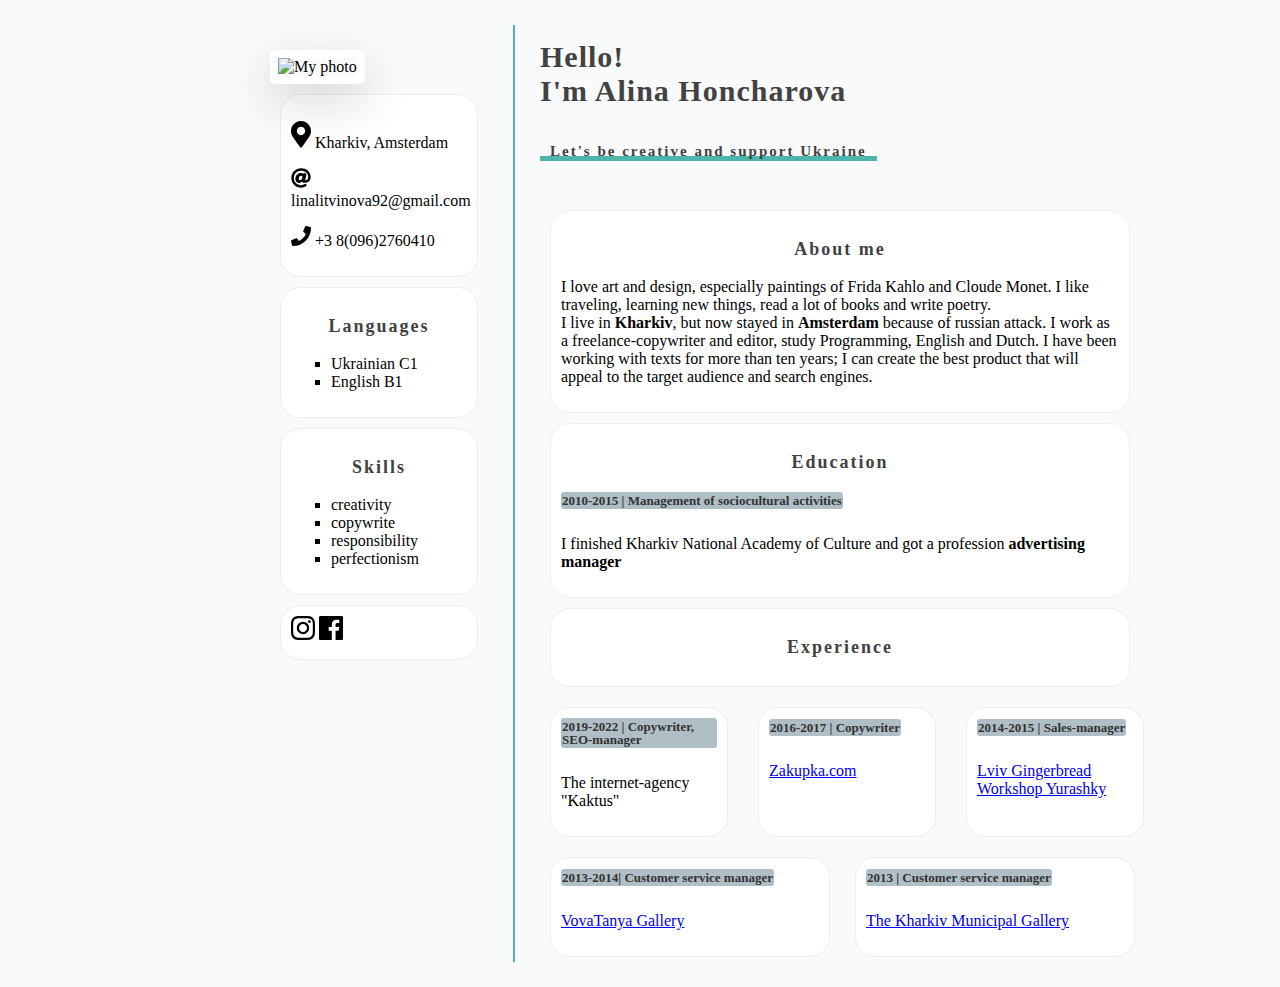
==== index.html @ ca5867f6 "Update index.html" ====
<!DOCTYPE html>
<html lang="en" >
<head>
  <meta charset="UTF-8">
  <title>CodePen - CV new </title>
  <link rel="stylesheet" href="./style.css">

</head>
<body>
<!-- partial:index.partial.html -->
<main>
  <section class="item1">
    <div class="photo">
      <img class="round" src="https://images.unsplash.com/photo-1565711561500-49678a10a63f?crop=entropy&cs=tinysrgb&fm=jpg&ixid=MnwzMjM4NDZ8MHwxfHJhbmRvbXx8fHx8fHx8fDE2NTYwODc0Nzg&ixlib=rb-1.2.1&q=80" alt="My photo">
    </div>
     <div class="contact">
       <p><svg viewBox="0 0 384 512" width="20" title="map-marker-alt">
  <path d="M172.268 501.67C26.97 291.031 0 269.413 0 192 0 85.961 85.961 0 192 0s192 85.961 192 192c0 77.413-26.97 99.031-172.268 309.67-9.535 13.774-29.93 13.773-39.464 0zM192 272c44.183 0 80-35.817 80-80s-35.817-80-80-80-80 35.817-80 80 35.817 80 80 80z"/>
</svg> Kharkiv, Amsterdam</p>
       <p><svg viewBox="0 0 512 512" width="20" title="at">
  <path d="M256 8C118.941 8 8 118.919 8 256c0 137.059 110.919 248 248 248 48.154 0 95.342-14.14 135.408-40.223 12.005-7.815 14.625-24.288 5.552-35.372l-10.177-12.433c-7.671-9.371-21.179-11.667-31.373-5.129C325.92 429.757 291.314 440 256 440c-101.458 0-184-82.542-184-184S154.542 72 256 72c100.139 0 184 57.619 184 160 0 38.786-21.093 79.742-58.17 83.693-17.349-.454-16.91-12.857-13.476-30.024l23.433-121.11C394.653 149.75 383.308 136 368.225 136h-44.981a13.518 13.518 0 0 0-13.432 11.993l-.01.092c-14.697-17.901-40.448-21.775-59.971-21.775-74.58 0-137.831 62.234-137.831 151.46 0 65.303 36.785 105.87 96 105.87 26.984 0 57.369-15.637 74.991-38.333 9.522 34.104 40.613 34.103 70.71 34.103C462.609 379.41 504 307.798 504 232 504 95.653 394.023 8 256 8zm-21.68 304.43c-22.249 0-36.07-15.623-36.07-40.771 0-44.993 30.779-72.729 58.63-72.729 22.292 0 35.601 15.241 35.601 40.77 0 45.061-33.875 72.73-58.161 72.73z" />
         </svg> linalitvinova92@gmail.com</p>
       <p><svg viewBox="0 0 512 512" width="20" title="phone">
  <path d="M493.4 24.6l-104-24c-11.3-2.6-22.9 3.3-27.5 13.9l-48 112c-4.2 9.8-1.4 21.3 6.9 28l60.6 49.6c-36 76.7-98.9 140.5-177.2 177.2l-49.6-60.6c-6.8-8.3-18.2-11.1-28-6.9l-112 48C3.9 366.5-2 378.1.6 389.4l24 104C27.1 504.2 36.7 512 48 512c256.1 0 464-207.5 464-464 0-11.2-7.7-20.9-18.6-23.4z" />
         </svg> +3 8(096)2760410</p>
     </div>
    <div class="language">
      <p><h3>Languages</h3>
  <ol>
    <li>Ukrainian C1</li>
    <li>English B1</li>
  </ol>
  </p>
    </div>
  <div class="skills">
    <p><h3>Skills</h3>
  <ol>
    <li>creativity</li>
    <li>copywrite</li>
    <li>responsibility</li>
    <li>perfectionism</li>
  </ol>
  </p>
  </div>
<div class="social-media">
      <a href="https://www.instagram.com/lina_light_night/"><svg xmlns="http://www.w3.org/2000/svg" width="24" height="24" viewBox="0 0 24 24"><path d="M12 2.163c3.204 0 3.584.012 4.85.07 3.252.148 4.771 1.691 4.919 4.919.058 1.265.069 1.645.069 4.849 0 3.205-.012 3.584-.069 4.849-.149 3.225-1.664 4.771-4.919 4.919-1.266.058-1.644.07-4.85.07-3.204 0-3.584-.012-4.849-.07-3.26-.149-4.771-1.699-4.919-4.92-.058-1.265-.07-1.644-.07-4.849 0-3.204.013-3.583.07-4.849.149-3.227 1.664-4.771 4.919-4.919 1.266-.057 1.645-.069 4.849-.069zm0-2.163c-3.259 0-3.667.014-4.947.072-4.358.2-6.78 2.618-6.98 6.98-.059 1.281-.073 1.689-.073 4.948 0 3.259.014 3.668.072 4.948.2 4.358 2.618 6.78 6.98 6.98 1.281.058 1.689.072 4.948.072 3.259 0 3.668-.014 4.948-.072 4.354-.2 6.782-2.618 6.979-6.98.059-1.28.073-1.689.073-4.948 0-3.259-.014-3.667-.072-4.947-.196-4.354-2.617-6.78-6.979-6.98-1.281-.059-1.69-.073-4.949-.073zm0 5.838c-3.403 0-6.162 2.759-6.162 6.162s2.759 6.163 6.162 6.163 6.162-2.759 6.162-6.163c0-3.403-2.759-6.162-6.162-6.162zm0 10.162c-2.209 0-4-1.79-4-4 0-2.209 1.791-4 4-4s4 1.791 4 4c0 2.21-1.791 4-4 4zm6.406-11.845c-.796 0-1.441.645-1.441 1.44s.645 1.44 1.441 1.44c.795 0 1.439-.645 1.439-1.44s-.644-1.44-1.439-1.44z"/></svg></a>
  <a href="https://www.facebook.com/">
        <svg xmlns="http://www.w3.org/2000/svg" width="24" height="24" viewBox="0 0 24 24"><path d="M22.675 0h-21.35c-.732 0-1.325.593-1.325 1.325v21.351c0 .731.593 1.324 1.325 1.324h11.495v-9.294h-3.128v-3.622h3.128v-2.671c0-3.1 1.893-4.788 4.659-4.788 1.325 0 2.463.099 2.795.143v3.24l-1.918.001c-1.504 0-1.795.715-1.795 1.763v2.313h3.587l-.467 3.622h-3.12v9.293h6.116c.73 0 1.323-.593 1.323-1.325v-21.35c0-.732-.593-1.325-1.325-1.325z"/></svg>
      </a>
    </div>
</section>
<section>
<div class="visits">
  <h1>Hello!<br>I'm Alina Honcharova</h1>
  <h2>Let's be creative and support Ukraine</h2>
  <div class="about">
  <h3>About me</h3>
  <p>I love art and design, especially paintings of Frida Kahlo and Cloude Monet. I like traveling, learning new things, read a lot of books and write poetry. <br>I live in <b>Kharkiv</b>, but now stayed in <b>Amsterdam</b> because of russian attack. I work as a freelance-copywriter and editor, study Programming, English and Dutch. I have been working with texts for more than ten years; I can create the best product that will appeal to the target audience and search engines.</p>
    </div>
  <div class="education">
  <h3>Education</h3>
  <p class="badge">2010-2015 | Management of sociocultural activities</p>
  <p>I finished Kharkiv National Academy of Culture and got a profession <b>advertising manager</b>
  </p>
  </div>
  <div class="experience">
   <h3>Experience</h3>
    </div>
  <section class="three-columns">
  <div class="card">
  <p class="badge">2019-2022 | Copywriter, SEO-manager</p>
  <p>The internet-agency "Kaktus"</p>
  </div>
    <div class="card2">
   <p class="badge">2016-2017 | Copywriter</p>
  <p><a href="https://zakupka.com">Zakupka.com</a></p>
  </div>
    <div class="card3">
    <p class="badge">2014-2015 | Sales-manager</p>
     <p><a href="https://yurashky.com/en/">Lviv Gingerbread Workshop Yurashky</a></p>
      <div>
         </section>
     <section class="two-columns">
      <div class="card4">
  <p class="badge">2013-2014| Customer service manager</p>
<p><a href="https://www.instagram.com/vovatanyagallery/">VovaTanya Gallery</a></p>
      </div>
       <div class="card5">
  <p class="badge">2013 | Customer service manager</p>
     <p><a href="https://mgallery.kharkov.ua/en/main/">The Kharkiv Municipal Gallery</a></p>
  </div>
</section>
</section>
</main>
<!-- partial -->
  
</body>
</html>
---- style.css ----
body {
   background: rgb(248, 250, 251);
   margin: 0;
}
.photo img {
  width: 200px;
  height: 200px;
  border: 8px solid #fff;
  box-shadow: 0 1rem 3rem rgba(0,0,0,.175);
}
.round {
  border-radius: 10%;
}

main {
  display: grid;
  grid-template-columns: 35% 75%;
  grid-template-rows: repeat (5, 1fr);
  width: 800px;
  gap: 20px;
  padding: 20px;
  font-family: Merriweather, serif;
  margin: 0 auto;
 
}

.item1 {
  border-right: 2px solid #4DB6AC;
  margin: 5px;
  padding: 25px;
}
h1 {
  color: #424242;
  font-size: 30px;
  letter-spacing: 1px;
  margin-bottom: 25px;
}
h2 {
  color: #424242;
  letter-spacing: 2px;
  font-size: 15px;
  padding: 10px;
  position: relative;
  z-index: 1;
  margin: 0 0 30px;
  display: inline-block;
}

h2:after {
  display: inline-block;
  position: absolute;
  content: "";
  background: #4DB6AC;
  height: 5px;
  width: 100%;
  left: 0;
  right: 0;
  margin: 0 auto;
  bottom: 9px;
  z-index: -1;
}
h3 {
  font-size: 18px;
  color: #424242;
  text-align: center;
  letter-spacing: 2px;
}

.social-media svg {
  margin: 0 auto 5px;
  
}
li {
  list-style-type: square;
}

.badge {
  background: #B0BEC5;
  padding: 2px 1px;
  border-radius: 3px;
  display: inline-block;
  line-height: 13px;
  font-size: 13px;
  font-weight: 600;
  color: rgb(51,51,51);
  margin: 0 0 10px 0;
}

.three-columns {
  display: grid;
  grid-template: auto / 33% 33% 33%;
  gap: 10px;
}

.two-columns {
  display: grid;
  grid-template: 100% / 50% 50%;
  gap: 5px;
}

.card, .card2, .card3, .card4, .card5, .contact, .language, .skills, .social-media, .about, .education, .experience {
  border: 1px solid rgb(238, 238, 238);
  background: white;
  border-radius: 20px;
  padding: 10px;
  gap: 3px;
  margin: 10px;
}
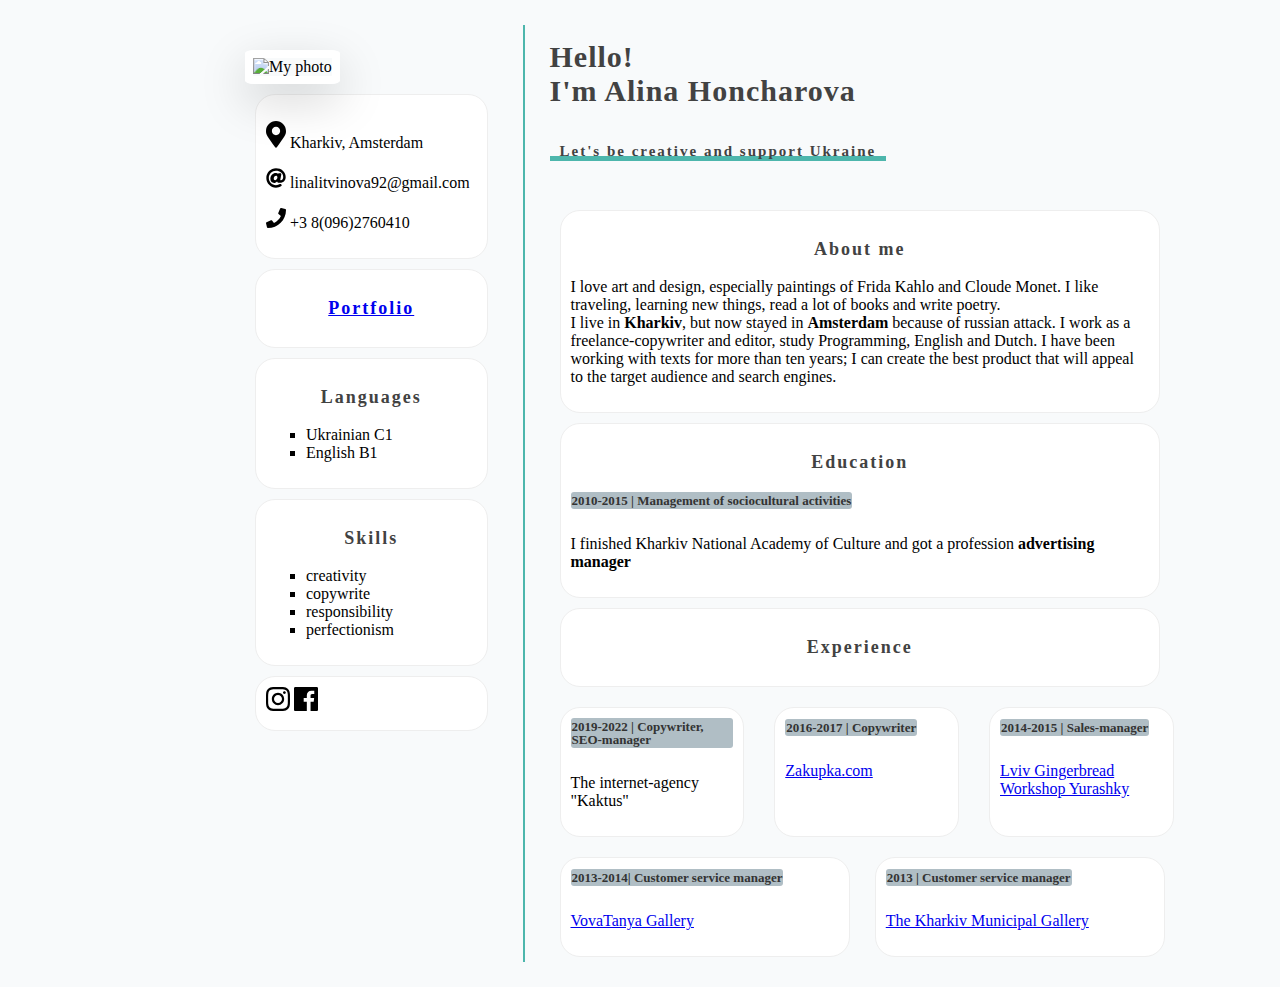
==== commit 8dfea308: "added portfolio" ====
--- a/index.html
+++ b/index.html
@@ -2,7 +2,7 @@
 <html lang="en" >
 <head>
   <meta charset="UTF-8">
-  <title>CodePen - CV new </title>
+  <title>Copywriter's CV</title>
   <link rel="stylesheet" href="./style.css">
 
 </head>
@@ -24,6 +24,11 @@
   <path d="M493.4 24.6l-104-24c-11.3-2.6-22.9 3.3-27.5 13.9l-48 112c-4.2 9.8-1.4 21.3 6.9 28l60.6 49.6c-36 76.7-98.9 140.5-177.2 177.2l-49.6-60.6c-6.8-8.3-18.2-11.1-28-6.9l-112 48C3.9 366.5-2 378.1.6 389.4l24 104C27.1 504.2 36.7 512 48 512c256.1 0 464-207.5 464-464 0-11.2-7.7-20.9-18.6-23.4z" />
          </svg> +3 8(096)2760410</p>
      </div>
+
+     <div class="portfolio">
+      <h3><a href="portfolio.html">Portfolio</a></h3>
+        </div>
+
     <div class="language">
       <p><h3>Languages</h3>
   <ol>
@@ -42,7 +47,7 @@
   </ol>
   </p>
   </div>
-<div class="social-media">
+    <div class="social-media">
       <a href="https://www.instagram.com/lina_light_night/"><svg xmlns="http://www.w3.org/2000/svg" width="24" height="24" viewBox="0 0 24 24"><path d="M12 2.163c3.204 0 3.584.012 4.85.07 3.252.148 4.771 1.691 4.919 4.919.058 1.265.069 1.645.069 4.849 0 3.205-.012 3.584-.069 4.849-.149 3.225-1.664 4.771-4.919 4.919-1.266.058-1.644.07-4.85.07-3.204 0-3.584-.012-4.849-.07-3.26-.149-4.771-1.699-4.919-4.92-.058-1.265-.07-1.644-.07-4.849 0-3.204.013-3.583.07-4.849.149-3.227 1.664-4.771 4.919-4.919 1.266-.057 1.645-.069 4.849-.069zm0-2.163c-3.259 0-3.667.014-4.947.072-4.358.2-6.78 2.618-6.98 6.98-.059 1.281-.073 1.689-.073 4.948 0 3.259.014 3.668.072 4.948.2 4.358 2.618 6.78 6.98 6.98 1.281.058 1.689.072 4.948.072 3.259 0 3.668-.014 4.948-.072 4.354-.2 6.782-2.618 6.979-6.98.059-1.28.073-1.689.073-4.948 0-3.259-.014-3.667-.072-4.947-.196-4.354-2.617-6.78-6.979-6.98-1.281-.059-1.69-.073-4.949-.073zm0 5.838c-3.403 0-6.162 2.759-6.162 6.162s2.759 6.163 6.162 6.163 6.162-2.759 6.162-6.163c0-3.403-2.759-6.162-6.162-6.162zm0 10.162c-2.209 0-4-1.79-4-4 0-2.209 1.791-4 4-4s4 1.791 4 4c0 2.21-1.791 4-4 4zm6.406-11.845c-.796 0-1.441.645-1.441 1.44s.645 1.44 1.441 1.44c.795 0 1.439-.645 1.439-1.44s-.644-1.44-1.439-1.44z"/></svg></a>
   <a href="https://www.facebook.com/">
         <svg xmlns="http://www.w3.org/2000/svg" width="24" height="24" viewBox="0 0 24 24"><path d="M22.675 0h-21.35c-.732 0-1.325.593-1.325 1.325v21.351c0 .731.593 1.324 1.325 1.324h11.495v-9.294h-3.128v-3.622h3.128v-2.671c0-3.1 1.893-4.788 4.659-4.788 1.325 0 2.463.099 2.795.143v3.24l-1.918.001c-1.504 0-1.795.715-1.795 1.763v2.313h3.587l-.467 3.622h-3.12v9.293h6.116c.73 0 1.323-.593 1.323-1.325v-21.35c0-.732-.593-1.325-1.325-1.325z"/></svg>
@@ -53,6 +58,7 @@
 <div class="visits">
   <h1>Hello!<br>I'm Alina Honcharova</h1>
   <h2>Let's be creative and support Ukraine</h2>
+  </div>
   <div class="about">
   <h3>About me</h3>
   <p>I love art and design, especially paintings of Frida Kahlo and Cloude Monet. I like traveling, learning new things, read a lot of books and write poetry. <br>I live in <b>Kharkiv</b>, but now stayed in <b>Amsterdam</b> because of russian attack. I work as a freelance-copywriter and editor, study Programming, English and Dutch. I have been working with texts for more than ten years; I can create the best product that will appeal to the target audience and search engines.</p>
@@ -78,7 +84,7 @@
     <div class="card3">
     <p class="badge">2014-2015 | Sales-manager</p>
      <p><a href="https://yurashky.com/en/">Lviv Gingerbread Workshop Yurashky</a></p>
-      <div>
+    </div>
          </section>
      <section class="two-columns">
       <div class="card4">
--- a/style.css
+++ b/style.css
@@ -3,8 +3,8 @@
    margin: 0;
 }
 .photo img {
-  width: 200px;
-  height: 200px;
+  width: 220px;
+  height: 220px;
   border: 8px solid #fff;
   box-shadow: 0 1rem 3rem rgba(0,0,0,.175);
 }
@@ -14,9 +14,9 @@
 
 main {
   display: grid;
-  grid-template-columns: 35% 75%;
+  grid-template-columns: 37% 73%;
   grid-template-rows: repeat (5, 1fr);
-  width: 800px;
+  width: 850px;
   gap: 20px;
   padding: 20px;
   font-family: Merriweather, serif;
@@ -98,7 +98,7 @@
   gap: 5px;
 }
 
-.card, .card2, .card3, .card4, .card5, .contact, .language, .skills, .social-media, .about, .education, .experience {
+.card, .card2, .card3, .card4, .card5, .contact, .language, .skills, .social-media, .about, .education, .experience, .portfolio, .description, .scrin {
   border: 1px solid rgb(238, 238, 238);
   background: white;
   border-radius: 20px;
@@ -106,3 +106,5 @@
   gap: 3px;
   margin: 10px;
 }
+
+
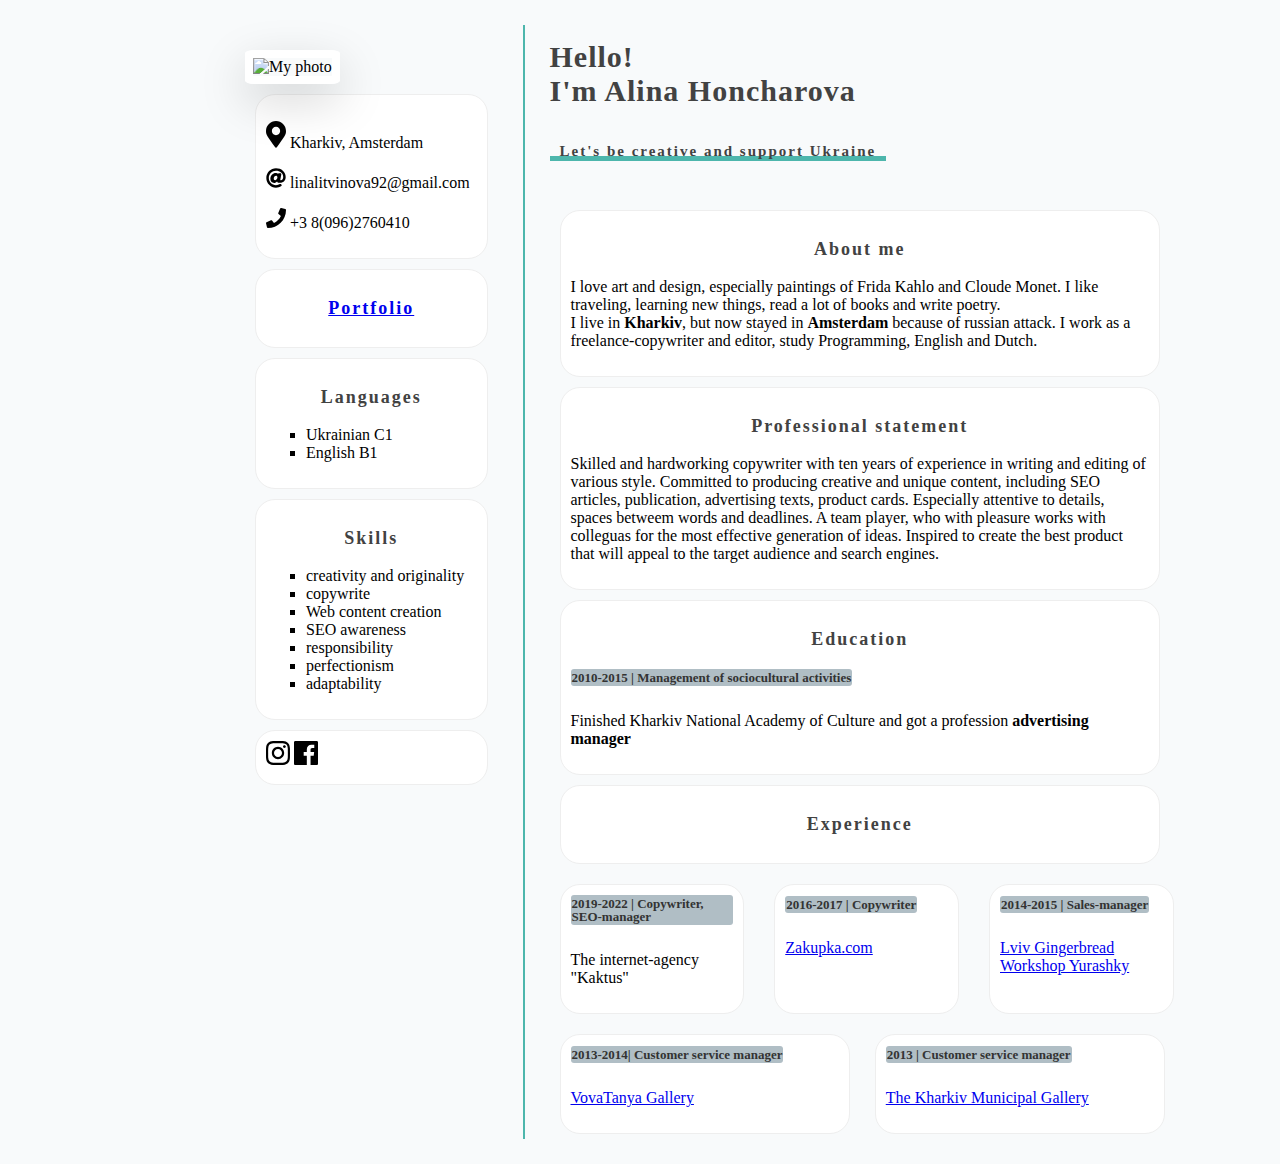
==== commit 92cf3e6e: "added new works, professional statement" ====
--- a/index.html
+++ b/index.html
@@ -40,10 +40,13 @@
   <div class="skills">
     <p><h3>Skills</h3>
   <ol>
-    <li>creativity</li>
+    <li>creativity and originality</li>
     <li>copywrite</li>
+    <li>Web content creation</li>
+    <li>SEO awareness</li>
     <li>responsibility</li>
     <li>perfectionism</li>
+    <li>adaptability</li>
   </ol>
   </p>
   </div>
@@ -61,12 +64,19 @@
   </div>
   <div class="about">
   <h3>About me</h3>
-  <p>I love art and design, especially paintings of Frida Kahlo and Cloude Monet. I like traveling, learning new things, read a lot of books and write poetry. <br>I live in <b>Kharkiv</b>, but now stayed in <b>Amsterdam</b> because of russian attack. I work as a freelance-copywriter and editor, study Programming, English and Dutch. I have been working with texts for more than ten years; I can create the best product that will appeal to the target audience and search engines.</p>
+  <p>I love art and design, especially paintings of Frida Kahlo and Cloude Monet. I like traveling, learning new things, read a lot of books and write poetry. <br>I live in <b>Kharkiv</b>, but now stayed in <b>Amsterdam</b> because of russian attack. I work as a freelance-copywriter and editor, study Programming, English and Dutch.</p>
     </div>
+
+    <div class="about">
+      <h3>Professional statement</h3>
+      <p>Skilled and hardworking copywriter with ten years of experience in writing and editing of various style. Committed to producing creative and unique content, including SEO articles, publication, advertising texts, product cards. Especially attentive to details, spaces betweem words and deadlines. A team player, who with pleasure works with colleguas for the most effective generation of ideas. Inspired to create the best product that will appeal to the target audience and search engines.
+      </p>
+        </div>
+
   <div class="education">
   <h3>Education</h3>
   <p class="badge">2010-2015 | Management of sociocultural activities</p>
-  <p>I finished Kharkiv National Academy of Culture and got a profession <b>advertising manager</b>
+  <p>Finished Kharkiv National Academy of Culture and got a profession <b>advertising manager</b>
   </p>
   </div>
   <div class="experience">
--- a/style.css
+++ b/style.css
@@ -14,6 +14,7 @@
 
 main {
   display: grid;
+  /* text-align: justify; */
   grid-template-columns: 37% 73%;
   grid-template-rows: repeat (5, 1fr);
   width: 850px;
@@ -68,8 +69,14 @@
 
 .social-media svg {
   margin: 0 auto 5px;
-  
 }
+
+/* .social-media {
+  display: block;  
+ left: auto;
+ right: auto;
+} */
+
 li {
   list-style-type: square;
 }
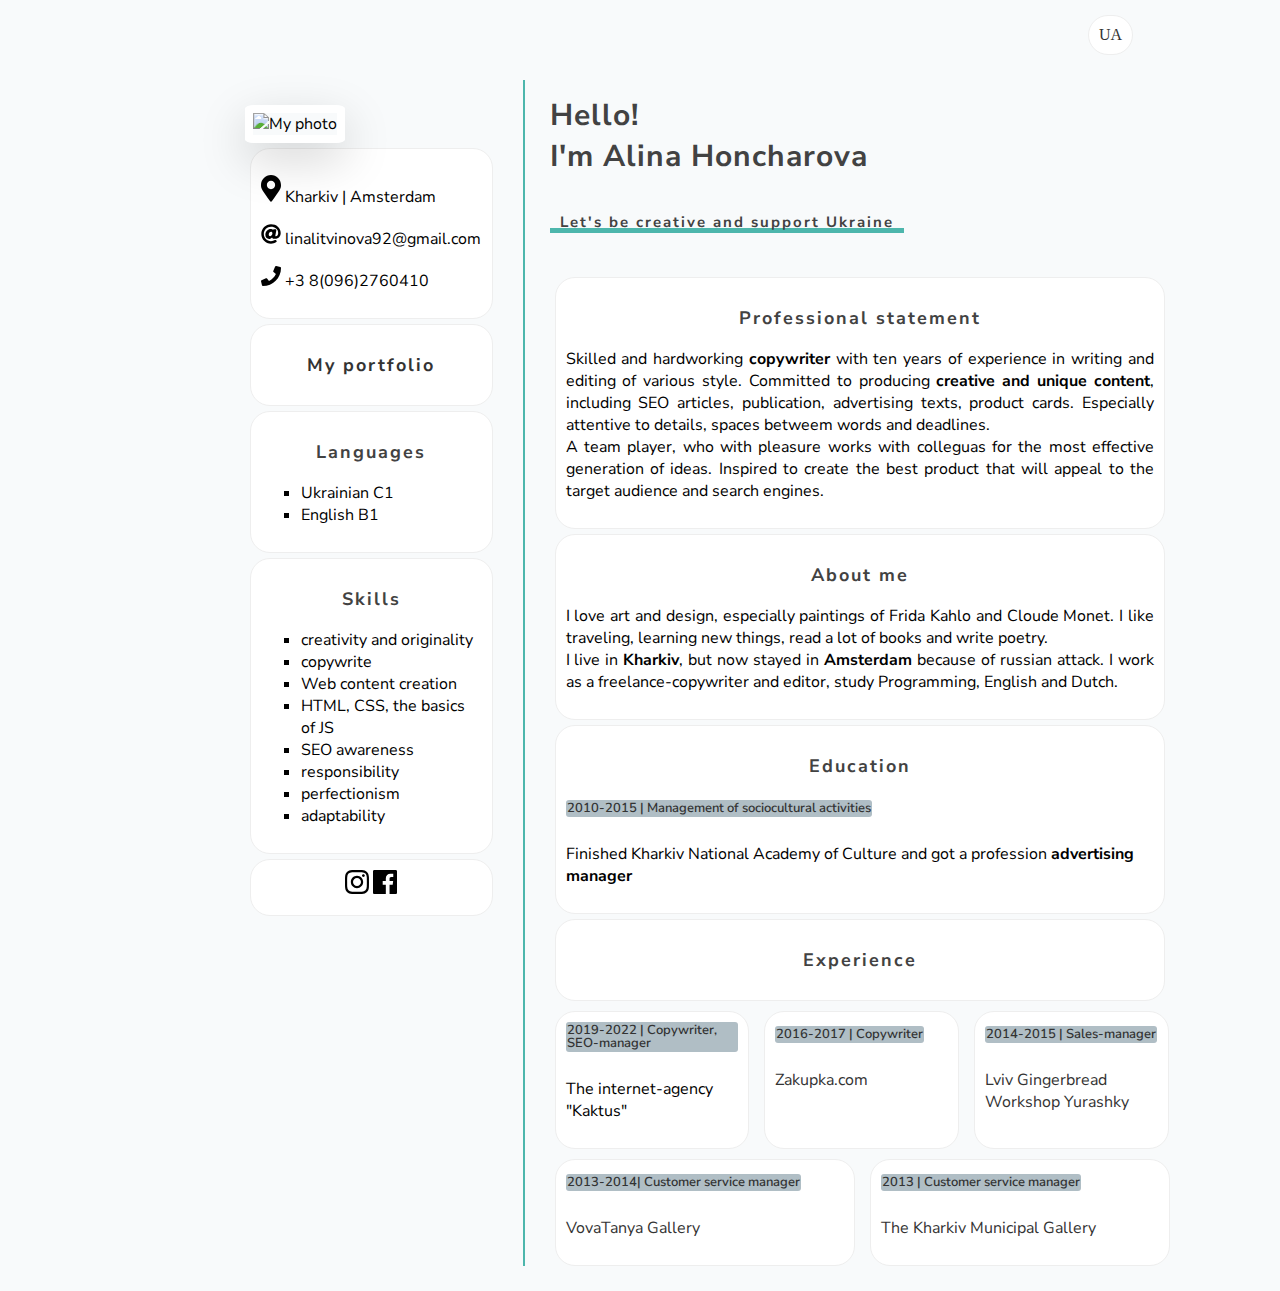
==== commit 71d05de1: "changed a font, added ua version" ====
--- a/index.html
+++ b/index.html
@@ -1,114 +1,144 @@
 <!DOCTYPE html>
-<html lang="en" >
+<html lang="en">
+
 <head>
   <meta charset="UTF-8">
   <title>Copywriter's CV</title>
   <link rel="stylesheet" href="./style.css">
 
 </head>
+
 <body>
-<!-- partial:index.partial.html -->
-<main>
-  <section class="item1">
-    <div class="photo">
-      <img class="round" src="https://images.unsplash.com/photo-1565711561500-49678a10a63f?crop=entropy&cs=tinysrgb&fm=jpg&ixid=MnwzMjM4NDZ8MHwxfHJhbmRvbXx8fHx8fHx8fDE2NTYwODc0Nzg&ixlib=rb-1.2.1&q=80" alt="My photo">
-    </div>
-     <div class="contact">
-       <p><svg viewBox="0 0 384 512" width="20" title="map-marker-alt">
-  <path d="M172.268 501.67C26.97 291.031 0 269.413 0 192 0 85.961 85.961 0 192 0s192 85.961 192 192c0 77.413-26.97 99.031-172.268 309.67-9.535 13.774-29.93 13.773-39.464 0zM192 272c44.183 0 80-35.817 80-80s-35.817-80-80-80-80 35.817-80 80 35.817 80 80 80z"/>
-</svg> Kharkiv, Amsterdam</p>
-       <p><svg viewBox="0 0 512 512" width="20" title="at">
-  <path d="M256 8C118.941 8 8 118.919 8 256c0 137.059 110.919 248 248 248 48.154 0 95.342-14.14 135.408-40.223 12.005-7.815 14.625-24.288 5.552-35.372l-10.177-12.433c-7.671-9.371-21.179-11.667-31.373-5.129C325.92 429.757 291.314 440 256 440c-101.458 0-184-82.542-184-184S154.542 72 256 72c100.139 0 184 57.619 184 160 0 38.786-21.093 79.742-58.17 83.693-17.349-.454-16.91-12.857-13.476-30.024l23.433-121.11C394.653 149.75 383.308 136 368.225 136h-44.981a13.518 13.518 0 0 0-13.432 11.993l-.01.092c-14.697-17.901-40.448-21.775-59.971-21.775-74.58 0-137.831 62.234-137.831 151.46 0 65.303 36.785 105.87 96 105.87 26.984 0 57.369-15.637 74.991-38.333 9.522 34.104 40.613 34.103 70.71 34.103C462.609 379.41 504 307.798 504 232 504 95.653 394.023 8 256 8zm-21.68 304.43c-22.249 0-36.07-15.623-36.07-40.771 0-44.993 30.779-72.729 58.63-72.729 22.292 0 35.601 15.241 35.601 40.77 0 45.061-33.875 72.73-58.161 72.73z" />
-         </svg> linalitvinova92@gmail.com</p>
-       <p><svg viewBox="0 0 512 512" width="20" title="phone">
-  <path d="M493.4 24.6l-104-24c-11.3-2.6-22.9 3.3-27.5 13.9l-48 112c-4.2 9.8-1.4 21.3 6.9 28l60.6 49.6c-36 76.7-98.9 140.5-177.2 177.2l-49.6-60.6c-6.8-8.3-18.2-11.1-28-6.9l-112 48C3.9 366.5-2 378.1.6 389.4l24 104C27.1 504.2 36.7 512 48 512c256.1 0 464-207.5 464-464 0-11.2-7.7-20.9-18.6-23.4z" />
-         </svg> +3 8(096)2760410</p>
-     </div>
 
-     <div class="portfolio">
-      <h3><a href="portfolio.html">Portfolio</a></h3>
+
+  <div class="item language">
+    <a href="uavesrion.html">UA</a>
+  </div>
+
+  <main>
+
+    <section class="item1">
+      <div class="photo">
+        <img class="round"
+          src="https://images.unsplash.com/photo-1565711561500-49678a10a63f?crop=entropy&cs=tinysrgb&fm=jpg&ixid=MnwzMjM4NDZ8MHwxfHJhbmRvbXx8fHx8fHx8fDE2NTYwODc0Nzg&ixlib=rb-1.2.1&q=80"
+          alt="My photo">
+      </div>
+      <div class="item">
+        <p><svg viewBox="0 0 384 512" width="20" title="map-marker-alt">
+            <path
+              d="M172.268 501.67C26.97 291.031 0 269.413 0 192 0 85.961 85.961 0 192 0s192 85.961 192 192c0 77.413-26.97 99.031-172.268 309.67-9.535 13.774-29.93 13.773-39.464 0zM192 272c44.183 0 80-35.817 80-80s-35.817-80-80-80-80 35.817-80 80 35.817 80 80 80z" />
+          </svg> Kharkiv | Amsterdam </p>
+        <p><svg viewBox="0 0 512 512" width="20" title="at">
+            <path
+              d="M256 8C118.941 8 8 118.919 8 256c0 137.059 110.919 248 248 248 48.154 0 95.342-14.14 135.408-40.223 12.005-7.815 14.625-24.288 5.552-35.372l-10.177-12.433c-7.671-9.371-21.179-11.667-31.373-5.129C325.92 429.757 291.314 440 256 440c-101.458 0-184-82.542-184-184S154.542 72 256 72c100.139 0 184 57.619 184 160 0 38.786-21.093 79.742-58.17 83.693-17.349-.454-16.91-12.857-13.476-30.024l23.433-121.11C394.653 149.75 383.308 136 368.225 136h-44.981a13.518 13.518 0 0 0-13.432 11.993l-.01.092c-14.697-17.901-40.448-21.775-59.971-21.775-74.58 0-137.831 62.234-137.831 151.46 0 65.303 36.785 105.87 96 105.87 26.984 0 57.369-15.637 74.991-38.333 9.522 34.104 40.613 34.103 70.71 34.103C462.609 379.41 504 307.798 504 232 504 95.653 394.023 8 256 8zm-21.68 304.43c-22.249 0-36.07-15.623-36.07-40.771 0-44.993 30.779-72.729 58.63-72.729 22.292 0 35.601 15.241 35.601 40.77 0 45.061-33.875 72.73-58.161 72.73z" />
+          </svg> linalitvinova92@gmail.com</p>
+        <p><svg viewBox="0 0 512 512" width="20" title="phone">
+            <path
+              d="M493.4 24.6l-104-24c-11.3-2.6-22.9 3.3-27.5 13.9l-48 112c-4.2 9.8-1.4 21.3 6.9 28l60.6 49.6c-36 76.7-98.9 140.5-177.2 177.2l-49.6-60.6c-6.8-8.3-18.2-11.1-28-6.9l-112 48C3.9 366.5-2 378.1.6 389.4l24 104C27.1 504.2 36.7 512 48 512c256.1 0 464-207.5 464-464 0-11.2-7.7-20.9-18.6-23.4z" />
+          </svg> +3 8(096)2760410</p>
+      </div>
+
+      <div class="item">
+        <h3><a href="grid.html">My portfolio</a></h3>
+      </div>
+
+      <div class="item">
+        <p>
+        <h3>Languages</h3>
+        <ol>
+          <li>Ukrainian C1</li>
+          <li>English B1</li>
+        </ol>
+        </p>
+      </div>
+      <div class="item">
+        <p>
+        <h3>Skills</h3>
+        <ol>
+          <li>creativity and originality</li>
+          <li>copywrite</li>
+          <li>Web content creation</li>
+          <li>HTML, CSS, the basics of JS</li>
+          <li>SEO awareness</li>
+          <li>responsibility</li>
+          <li>perfectionism</li>
+          <li>adaptability</li>
+        </ol>
+        </p>
+      </div>
+      <div class="social-media item">
+
+        <a href="https://www.instagram.com/lina_light_night/"><svg xmlns="http://www.w3.org/2000/svg" width="24"
+            height="24" viewBox="0 0 24 24">
+            <path
+              d="M12 2.163c3.204 0 3.584.012 4.85.07 3.252.148 4.771 1.691 4.919 4.919.058 1.265.069 1.645.069 4.849 0 3.205-.012 3.584-.069 4.849-.149 3.225-1.664 4.771-4.919 4.919-1.266.058-1.644.07-4.85.07-3.204 0-3.584-.012-4.849-.07-3.26-.149-4.771-1.699-4.919-4.92-.058-1.265-.07-1.644-.07-4.849 0-3.204.013-3.583.07-4.849.149-3.227 1.664-4.771 4.919-4.919 1.266-.057 1.645-.069 4.849-.069zm0-2.163c-3.259 0-3.667.014-4.947.072-4.358.2-6.78 2.618-6.98 6.98-.059 1.281-.073 1.689-.073 4.948 0 3.259.014 3.668.072 4.948.2 4.358 2.618 6.78 6.98 6.98 1.281.058 1.689.072 4.948.072 3.259 0 3.668-.014 4.948-.072 4.354-.2 6.782-2.618 6.979-6.98.059-1.28.073-1.689.073-4.948 0-3.259-.014-3.667-.072-4.947-.196-4.354-2.617-6.78-6.979-6.98-1.281-.059-1.69-.073-4.949-.073zm0 5.838c-3.403 0-6.162 2.759-6.162 6.162s2.759 6.163 6.162 6.163 6.162-2.759 6.162-6.163c0-3.403-2.759-6.162-6.162-6.162zm0 10.162c-2.209 0-4-1.79-4-4 0-2.209 1.791-4 4-4s4 1.791 4 4c0 2.21-1.791 4-4 4zm6.406-11.845c-.796 0-1.441.645-1.441 1.44s.645 1.44 1.441 1.44c.795 0 1.439-.645 1.439-1.44s-.644-1.44-1.439-1.44z" />
+          </svg></a>
+        <a href="https://www.facebook.com/">
+          <svg xmlns="http://www.w3.org/2000/svg" width="24" height="24" viewBox="0 0 24 24">
+            <path
+              d="M22.675 0h-21.35c-.732 0-1.325.593-1.325 1.325v21.351c0 .731.593 1.324 1.325 1.324h11.495v-9.294h-3.128v-3.622h3.128v-2.671c0-3.1 1.893-4.788 4.659-4.788 1.325 0 2.463.099 2.795.143v3.24l-1.918.001c-1.504 0-1.795.715-1.795 1.763v2.313h3.587l-.467 3.622h-3.12v9.293h6.116c.73 0 1.323-.593 1.323-1.325v-21.35c0-.732-.593-1.325-1.325-1.325z" />
+          </svg>
+        </a>
+      </div>
+    </section>
+    <section>
+      <div class="visits">
+        <h1>Hello!<br>I'm Alina Honcharova</h1>
+        <h2>Let's be creative and support Ukraine</h2>
+      </div>
+      <div class="item content">
+        <h3>Professional statement</h3>
+        <p>Skilled and hardworking <b>copywriter</b> with ten years of experience in writing and editing of various
+          style. Committed to producing <b>creative and unique content</b>, including SEO articles, publication,
+          advertising texts, product cards. Especially attentive to details, spaces betweem words and deadlines.
+          <br>A team player, who with pleasure works with colleguas for the most effective generation of ideas. Inspired
+          to create the best product that will appeal to the target audience and search engines.
+        </p>
+      </div>
+      <div class="item content">
+        <h3>About me</h3>
+        <p>I love art and design, especially paintings of Frida Kahlo and Cloude Monet. I like traveling, learning new
+          things, read a lot of books and write poetry. <br>I live in <b>Kharkiv</b>, but now stayed in <b>Amsterdam</b>
+          because of russian attack. I work as a freelance-copywriter and editor, study Programming, English and Dutch.
+        </p>
+      </div>
+
+      <div class="item">
+        <h3>Education</h3>
+        <p class="badge">2010-2015 | Management of sociocultural activities</p>
+        <p>Finished Kharkiv National Academy of Culture and got a profession <b>advertising manager</b>
+        </p>
+      </div>
+      <div class="item">
+        <h3>Experience</h3>
+      </div>
+      <section class="three-columns">
+        <div class="item">
+          <p class="badge">2019-2022 | Copywriter, SEO-manager</p>
+          <p>The internet-agency "Kaktus"</p>
         </div>
+        <div class="item">
+          <p class="badge">2016-2017 | Copywriter</p>
+          <p><a href="https://zakupka.com">Zakupka.com</a></p>
+        </div>
+        <div class="item">
+          <p class="badge">2014-2015 | Sales-manager</p>
+          <p><a href="https://yurashky.com/en/">Lviv Gingerbread Workshop Yurashky</a></p>
+        </div>
+      </section>
+      <section class="two-columns">
+        <div class="item">
+          <p class="badge">2013-2014| Customer service manager</p>
+          <p><a href="https://www.instagram.com/vovatanyagallery/">VovaTanya Gallery</a></p>
+        </div>
+        <div class="item">
+          <p class="badge">2013 | Customer service manager</p>
+          <p><a href="https://mgallery.kharkov.ua/en/main/">The Kharkiv Municipal Gallery</a></p>
+        </div>
+      </section>
+    </section>
+  </main>
 
-    <div class="language">
-      <p><h3>Languages</h3>
-  <ol>
-    <li>Ukrainian C1</li>
-    <li>English B1</li>
-  </ol>
-  </p>
-    </div>
-  <div class="skills">
-    <p><h3>Skills</h3>
-  <ol>
-    <li>creativity and originality</li>
-    <li>copywrite</li>
-    <li>Web content creation</li>
-    <li>SEO awareness</li>
-    <li>responsibility</li>
-    <li>perfectionism</li>
-    <li>adaptability</li>
-  </ol>
-  </p>
-  </div>
-    <div class="social-media">
-      <a href="https://www.instagram.com/lina_light_night/"><svg xmlns="http://www.w3.org/2000/svg" width="24" height="24" viewBox="0 0 24 24"><path d="M12 2.163c3.204 0 3.584.012 4.85.07 3.252.148 4.771 1.691 4.919 4.919.058 1.265.069 1.645.069 4.849 0 3.205-.012 3.584-.069 4.849-.149 3.225-1.664 4.771-4.919 4.919-1.266.058-1.644.07-4.85.07-3.204 0-3.584-.012-4.849-.07-3.26-.149-4.771-1.699-4.919-4.92-.058-1.265-.07-1.644-.07-4.849 0-3.204.013-3.583.07-4.849.149-3.227 1.664-4.771 4.919-4.919 1.266-.057 1.645-.069 4.849-.069zm0-2.163c-3.259 0-3.667.014-4.947.072-4.358.2-6.78 2.618-6.98 6.98-.059 1.281-.073 1.689-.073 4.948 0 3.259.014 3.668.072 4.948.2 4.358 2.618 6.78 6.98 6.98 1.281.058 1.689.072 4.948.072 3.259 0 3.668-.014 4.948-.072 4.354-.2 6.782-2.618 6.979-6.98.059-1.28.073-1.689.073-4.948 0-3.259-.014-3.667-.072-4.947-.196-4.354-2.617-6.78-6.979-6.98-1.281-.059-1.69-.073-4.949-.073zm0 5.838c-3.403 0-6.162 2.759-6.162 6.162s2.759 6.163 6.162 6.163 6.162-2.759 6.162-6.163c0-3.403-2.759-6.162-6.162-6.162zm0 10.162c-2.209 0-4-1.79-4-4 0-2.209 1.791-4 4-4s4 1.791 4 4c0 2.21-1.791 4-4 4zm6.406-11.845c-.796 0-1.441.645-1.441 1.44s.645 1.44 1.441 1.44c.795 0 1.439-.645 1.439-1.44s-.644-1.44-1.439-1.44z"/></svg></a>
-  <a href="https://www.facebook.com/">
-        <svg xmlns="http://www.w3.org/2000/svg" width="24" height="24" viewBox="0 0 24 24"><path d="M22.675 0h-21.35c-.732 0-1.325.593-1.325 1.325v21.351c0 .731.593 1.324 1.325 1.324h11.495v-9.294h-3.128v-3.622h3.128v-2.671c0-3.1 1.893-4.788 4.659-4.788 1.325 0 2.463.099 2.795.143v3.24l-1.918.001c-1.504 0-1.795.715-1.795 1.763v2.313h3.587l-.467 3.622h-3.12v9.293h6.116c.73 0 1.323-.593 1.323-1.325v-21.35c0-.732-.593-1.325-1.325-1.325z"/></svg>
-      </a>
-    </div>
-</section>
-<section>
-<div class="visits">
-  <h1>Hello!<br>I'm Alina Honcharova</h1>
-  <h2>Let's be creative and support Ukraine</h2>
-  </div>
-  <div class="about">
-  <h3>About me</h3>
-  <p>I love art and design, especially paintings of Frida Kahlo and Cloude Monet. I like traveling, learning new things, read a lot of books and write poetry. <br>I live in <b>Kharkiv</b>, but now stayed in <b>Amsterdam</b> because of russian attack. I work as a freelance-copywriter and editor, study Programming, English and Dutch.</p>
-    </div>
+</body>
 
-    <div class="about">
-      <h3>Professional statement</h3>
-      <p>Skilled and hardworking copywriter with ten years of experience in writing and editing of various style. Committed to producing creative and unique content, including SEO articles, publication, advertising texts, product cards. Especially attentive to details, spaces betweem words and deadlines. A team player, who with pleasure works with colleguas for the most effective generation of ideas. Inspired to create the best product that will appeal to the target audience and search engines.
-      </p>
-        </div>
-
-  <div class="education">
-  <h3>Education</h3>
-  <p class="badge">2010-2015 | Management of sociocultural activities</p>
-  <p>Finished Kharkiv National Academy of Culture and got a profession <b>advertising manager</b>
-  </p>
-  </div>
-  <div class="experience">
-   <h3>Experience</h3>
-    </div>
-  <section class="three-columns">
-  <div class="card">
-  <p class="badge">2019-2022 | Copywriter, SEO-manager</p>
-  <p>The internet-agency "Kaktus"</p>
-  </div>
-    <div class="card2">
-   <p class="badge">2016-2017 | Copywriter</p>
-  <p><a href="https://zakupka.com">Zakupka.com</a></p>
-  </div>
-    <div class="card3">
-    <p class="badge">2014-2015 | Sales-manager</p>
-     <p><a href="https://yurashky.com/en/">Lviv Gingerbread Workshop Yurashky</a></p>
-    </div>
-         </section>
-     <section class="two-columns">
-      <div class="card4">
-  <p class="badge">2013-2014| Customer service manager</p>
-<p><a href="https://www.instagram.com/vovatanyagallery/">VovaTanya Gallery</a></p>
-      </div>
-       <div class="card5">
-  <p class="badge">2013 | Customer service manager</p>
-     <p><a href="https://mgallery.kharkov.ua/en/main/">The Kharkiv Municipal Gallery</a></p>
-  </div>
-</section>
-</section>
-</main>
-<!-- partial -->
-  
-</body>
-</html>
+</html>--- a/style.css
+++ b/style.css
@@ -1,13 +1,18 @@
+
+@import url('https://fonts.googleapis.com/css2?family=Comfortaa&family=Nunito+Sans&display=swap');
+
 body {
-   background: rgb(248, 250, 251);
-   margin: 0;
+  background: rgb(248, 250, 251);
+  margin: 0;
 }
+
 .photo img {
   width: 220px;
   height: 220px;
   border: 8px solid #fff;
-  box-shadow: 0 1rem 3rem rgba(0,0,0,.175);
+  box-shadow: 0 1rem 3rem rgba(0, 0, 0, .175);
 }
+
 .round {
   border-radius: 10%;
 }
@@ -20,9 +25,13 @@
   width: 850px;
   gap: 20px;
   padding: 20px;
-  font-family: Merriweather, serif;
+  /* font-family: 'Comfortaa', cursive; */
+  /* font-family: Merriweather, serif; */
+  font-family: 'Nunito Sans', sans-serif;
+  /* font-family: 'Raleway', sans-serif; */
+  /* font-family:'Franklin Gothic Medium', 'Arial Narrow', Arial, sans-serif; */
   margin: 0 auto;
- 
+
 }
 
 .item1 {
@@ -30,12 +39,14 @@
   margin: 5px;
   padding: 25px;
 }
+
 h1 {
   color: #424242;
   font-size: 30px;
   letter-spacing: 1px;
   margin-bottom: 25px;
 }
+
 h2 {
   color: #424242;
   letter-spacing: 2px;
@@ -60,6 +71,7 @@
   bottom: 9px;
   z-index: -1;
 }
+
 h3 {
   font-size: 18px;
   color: #424242;
@@ -70,12 +82,6 @@
 .social-media svg {
   margin: 0 auto 5px;
 }
-
-/* .social-media {
-  display: block;  
- left: auto;
- right: auto;
-} */
 
 li {
   list-style-type: square;
@@ -89,14 +95,14 @@
   line-height: 13px;
   font-size: 13px;
   font-weight: 600;
-  color: rgb(51,51,51);
+  color: rgb(51, 51, 51);
   margin: 0 0 10px 0;
 }
 
 .three-columns {
   display: grid;
   grid-template: auto / 33% 33% 33%;
-  gap: 10px;
+  gap: 5px;
 }
 
 .two-columns {
@@ -105,13 +111,38 @@
   gap: 5px;
 }
 
-.card, .card2, .card3, .card4, .card5, .contact, .language, .skills, .social-media, .about, .education, .experience, .portfolio, .description, .scrin {
+.social-media {
+  text-align: center;
+}
+
+.item {
   border: 1px solid rgb(238, 238, 238);
   background: white;
   border-radius: 20px;
   padding: 10px;
-  gap: 3px;
-  margin: 10px;
+  /* gap: 3px; */
+  margin: 5px;
 }
 
+a:active,
+a:link,
+a:visited {
+  text-decoration: none;
+  color: rgb(51, 51, 51);
+  /* color: rgb(95, 111, 129); */
+}
 
+a:hover {
+  /* color: rgb(75, 85, 94); */
+  color: rgb(51, 51, 51);
+  text-decoration: underline;
+}
+
+.language {
+  width: max-content;
+  margin: 15px 0 0 85%;
+}
+
+.content {
+  text-align: justify;
+}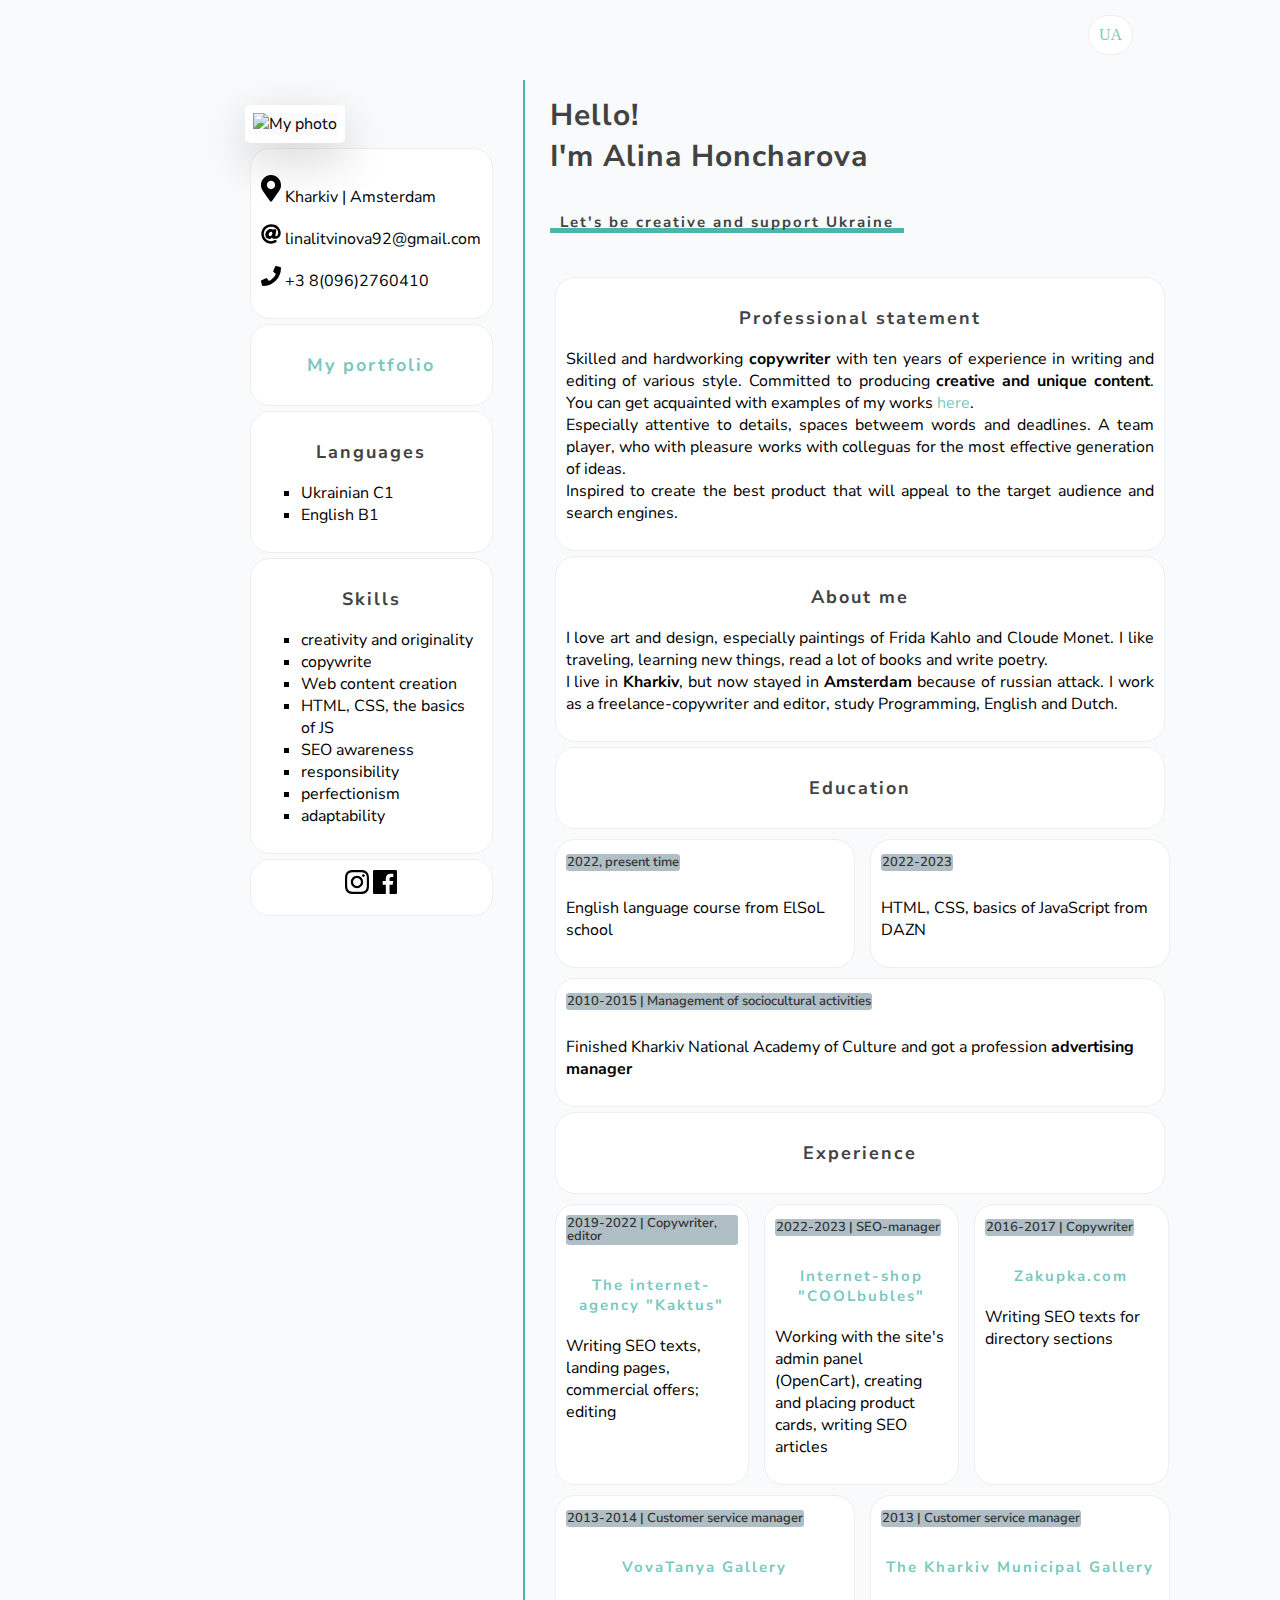
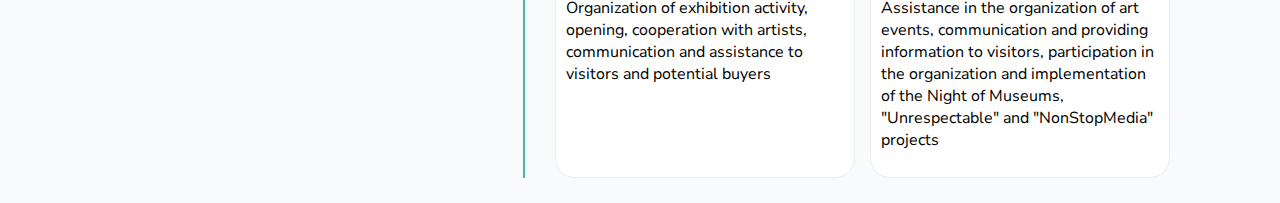
==== commit f9ba4490: "added responsibilities, education" ====
--- a/index.html
+++ b/index.html
@@ -89,9 +89,10 @@
       <div class="item content">
         <h3>Professional statement</h3>
         <p>Skilled and hardworking <b>copywriter</b> with ten years of experience in writing and editing of various
-          style. Committed to producing <b>creative and unique content</b>, including SEO articles, publication,
-          advertising texts, product cards. Especially attentive to details, spaces betweem words and deadlines.
-          <br>A team player, who with pleasure works with colleguas for the most effective generation of ideas. Inspired
+          style. Committed to producing <b>creative and unique content</b>. You can get acquainted with examples of my
+          works <a href="grid.html">here</a>.
+          <br>Especially attentive to details, spaces betweem words and deadlines. A team player, who with pleasure
+          works with colleguas for the most effective generation of ideas.<br>Inspired
           to create the best product that will appeal to the target audience and search engines.
         </p>
       </div>
@@ -105,6 +106,18 @@
 
       <div class="item">
         <h3>Education</h3>
+      </div>
+      <section class="two-columns">
+        <div class="item">
+          <p class="badge">2022, present time</p>
+          <p>English language course from ElSoL school</p>
+        </div>
+        <div class="item">
+          <p class="badge">2022-2023</p>
+          <p>HTML, CSS, basics of JavaScript from DAZN</p>
+        </div>
+      </section>
+      <div class="item">
         <p class="badge">2010-2015 | Management of sociocultural activities</p>
         <p>Finished Kharkiv National Academy of Culture and got a profession <b>advertising manager</b>
         </p>
@@ -114,26 +127,35 @@
       </div>
       <section class="three-columns">
         <div class="item">
-          <p class="badge">2019-2022 | Copywriter, SEO-manager</p>
-          <p>The internet-agency "Kaktus"</p>
+          <p class="badge">2019-2022 | Copywriter, editor</h4>
+          <h4><a href="">The internet-agency "Kaktus"</a></h4>
+          <p>Writing SEO texts, landing pages, commercial offers; editing</p>
+        </div>
+        <div class="item">
+          <p class="badge">2022-2023 | SEO-manager</p>
+          <h4><a href="https://coolbubbles.com.ua/ua/">Internet-shop "COOLbubles"</a></h4>
+          <p>Working with the site's admin panel (OpenCart), creating and placing product cards, writing SEO articles
+          </p>
         </div>
         <div class="item">
           <p class="badge">2016-2017 | Copywriter</p>
-          <p><a href="https://zakupka.com">Zakupka.com</a></p>
-        </div>
-        <div class="item">
-          <p class="badge">2014-2015 | Sales-manager</p>
-          <p><a href="https://yurashky.com/en/">Lviv Gingerbread Workshop Yurashky</a></p>
+          <h4><a href="https://zakupka.com">Zakupka.com</a></h4>
+          <p>Writing SEO texts for directory sections</p>
         </div>
       </section>
       <section class="two-columns">
         <div class="item">
-          <p class="badge">2013-2014| Customer service manager</p>
-          <p><a href="https://www.instagram.com/vovatanyagallery/">VovaTanya Gallery</a></p>
+          <p class="badge">2013-2014 | Customer service manager</p>
+          <h4><a href="https://www.instagram.com/vovatanyagallery/">VovaTanya Gallery</a></h4>
+          <p>Organization of exhibition activity, opening, cooperation with artists, communication and assistance to
+            visitors and potential buyers</p>
         </div>
         <div class="item">
           <p class="badge">2013 | Customer service manager</p>
-          <p><a href="https://mgallery.kharkov.ua/en/main/">The Kharkiv Municipal Gallery</a></p>
+          <h4><a href="https://mgallery.kharkov.ua/en/main/">The Kharkiv Municipal Gallery</a></h4>
+          <p>Assistance in the organization of art events, communication and providing information to visitors,
+            participation in the organization and implementation of the Night of Museums, "Unrespectable" and
+            "NonStopMedia" projects</p>
         </div>
       </section>
     </section>
--- a/style.css
+++ b/style.css
@@ -79,6 +79,13 @@
   letter-spacing: 2px;
 }
 
+h4 {
+  font-size: 15px;
+  color: #424242;
+  text-align: center;
+  letter-spacing: 2px;
+}
+
 .social-media svg {
   margin: 0 auto 5px;
 }
@@ -124,11 +131,13 @@
   margin: 5px;
 }
 
+
 a:active,
 a:link,
 a:visited {
   text-decoration: none;
-  color: rgb(51, 51, 51);
+  color: #4db6acc3;
+  /* color: rgb(51, 51, 51); */
   /* color: rgb(95, 111, 129); */
 }
 
@@ -145,4 +154,8 @@
 
 .content {
   text-align: justify;
-}+}
+
+/* p {
+  text-align: justify;
+} */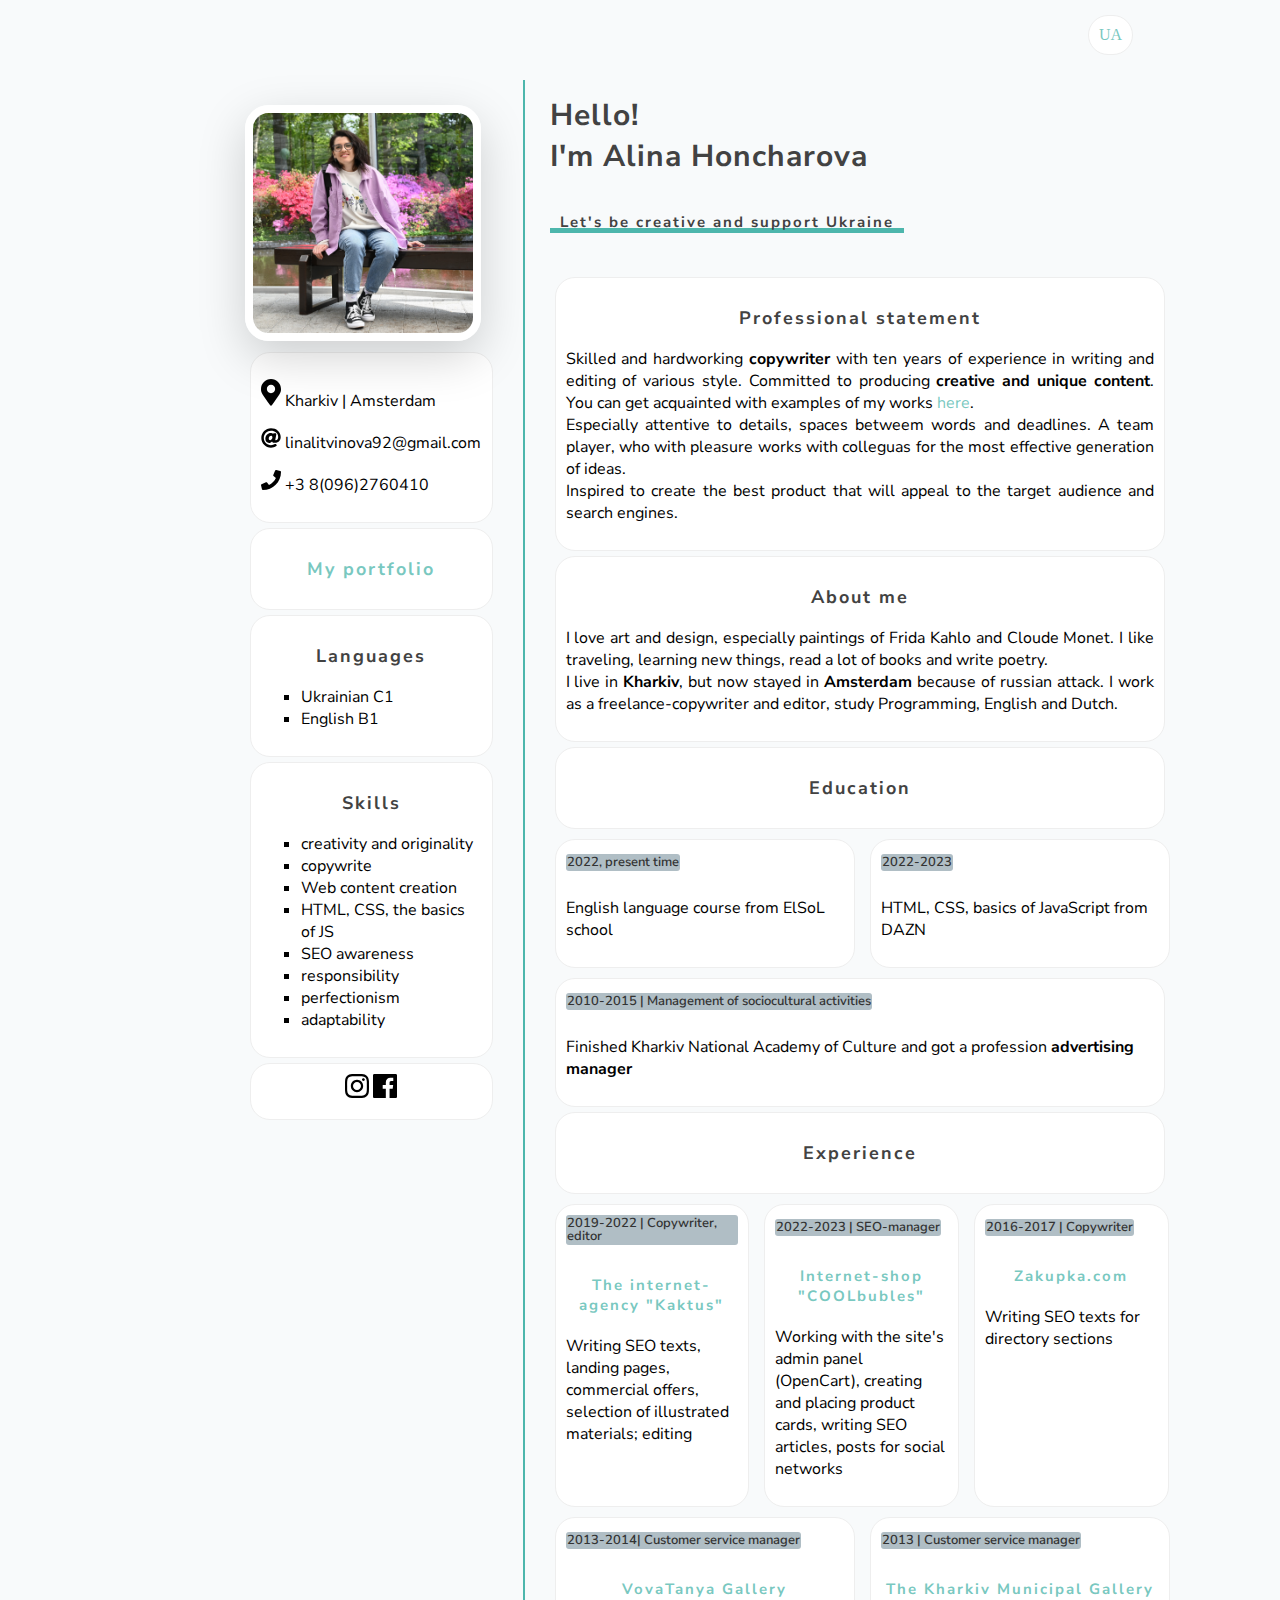
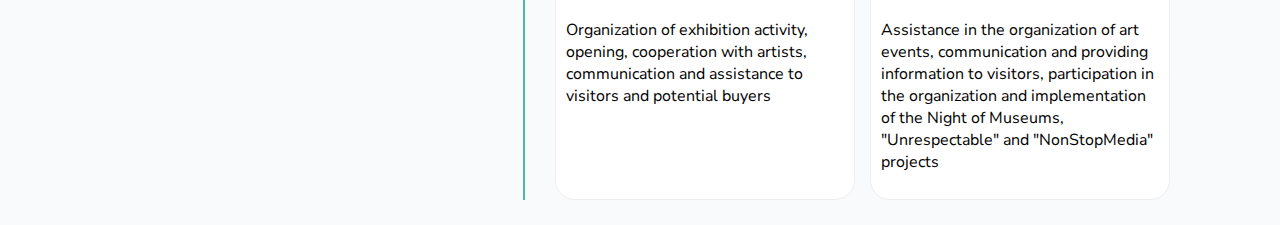
==== commit ae7eec0b: "added a photo" ====
--- a/index.html
+++ b/index.html
@@ -19,9 +19,7 @@
 
     <section class="item1">
       <div class="photo">
-        <img class="round"
-          src="https://images.unsplash.com/photo-1565711561500-49678a10a63f?crop=entropy&cs=tinysrgb&fm=jpg&ixid=MnwzMjM4NDZ8MHwxfHJhbmRvbXx8fHx8fHx8fDE2NTYwODc0Nzg&ixlib=rb-1.2.1&q=80"
-          alt="My photo">
+        <img class="round" src="cvphoto.jpg">
       </div>
       <div class="item">
         <p><svg viewBox="0 0 384 512" width="20" title="map-marker-alt">
@@ -129,12 +127,12 @@
         <div class="item">
           <p class="badge">2019-2022 | Copywriter, editor</h4>
           <h4><a href="">The internet-agency "Kaktus"</a></h4>
-          <p>Writing SEO texts, landing pages, commercial offers; editing</p>
+          <p>Writing SEO texts, landing pages, commercial offers, selection of illustrated materials; editing</p>
         </div>
         <div class="item">
           <p class="badge">2022-2023 | SEO-manager</p>
           <h4><a href="https://coolbubbles.com.ua/ua/">Internet-shop "COOLbubles"</a></h4>
-          <p>Working with the site's admin panel (OpenCart), creating and placing product cards, writing SEO articles
+          <p>Working with the site's admin panel (OpenCart), creating and placing product cards, writing SEO articles, posts for social networks
           </p>
         </div>
         <div class="item">
@@ -145,7 +143,7 @@
       </section>
       <section class="two-columns">
         <div class="item">
-          <p class="badge">2013-2014 | Customer service manager</p>
+          <p class="badge">2013-2014| Customer service manager</p>
           <h4><a href="https://www.instagram.com/vovatanyagallery/">VovaTanya Gallery</a></h4>
           <p>Organization of exhibition activity, opening, cooperation with artists, communication and assistance to
             visitors and potential buyers</p>
--- a/style.css
+++ b/style.css
@@ -8,7 +8,7 @@
 
 .photo img {
   width: 220px;
-  height: 220px;
+  /* height: 220px; */
   border: 8px solid #fff;
   box-shadow: 0 1rem 3rem rgba(0, 0, 0, .175);
 }
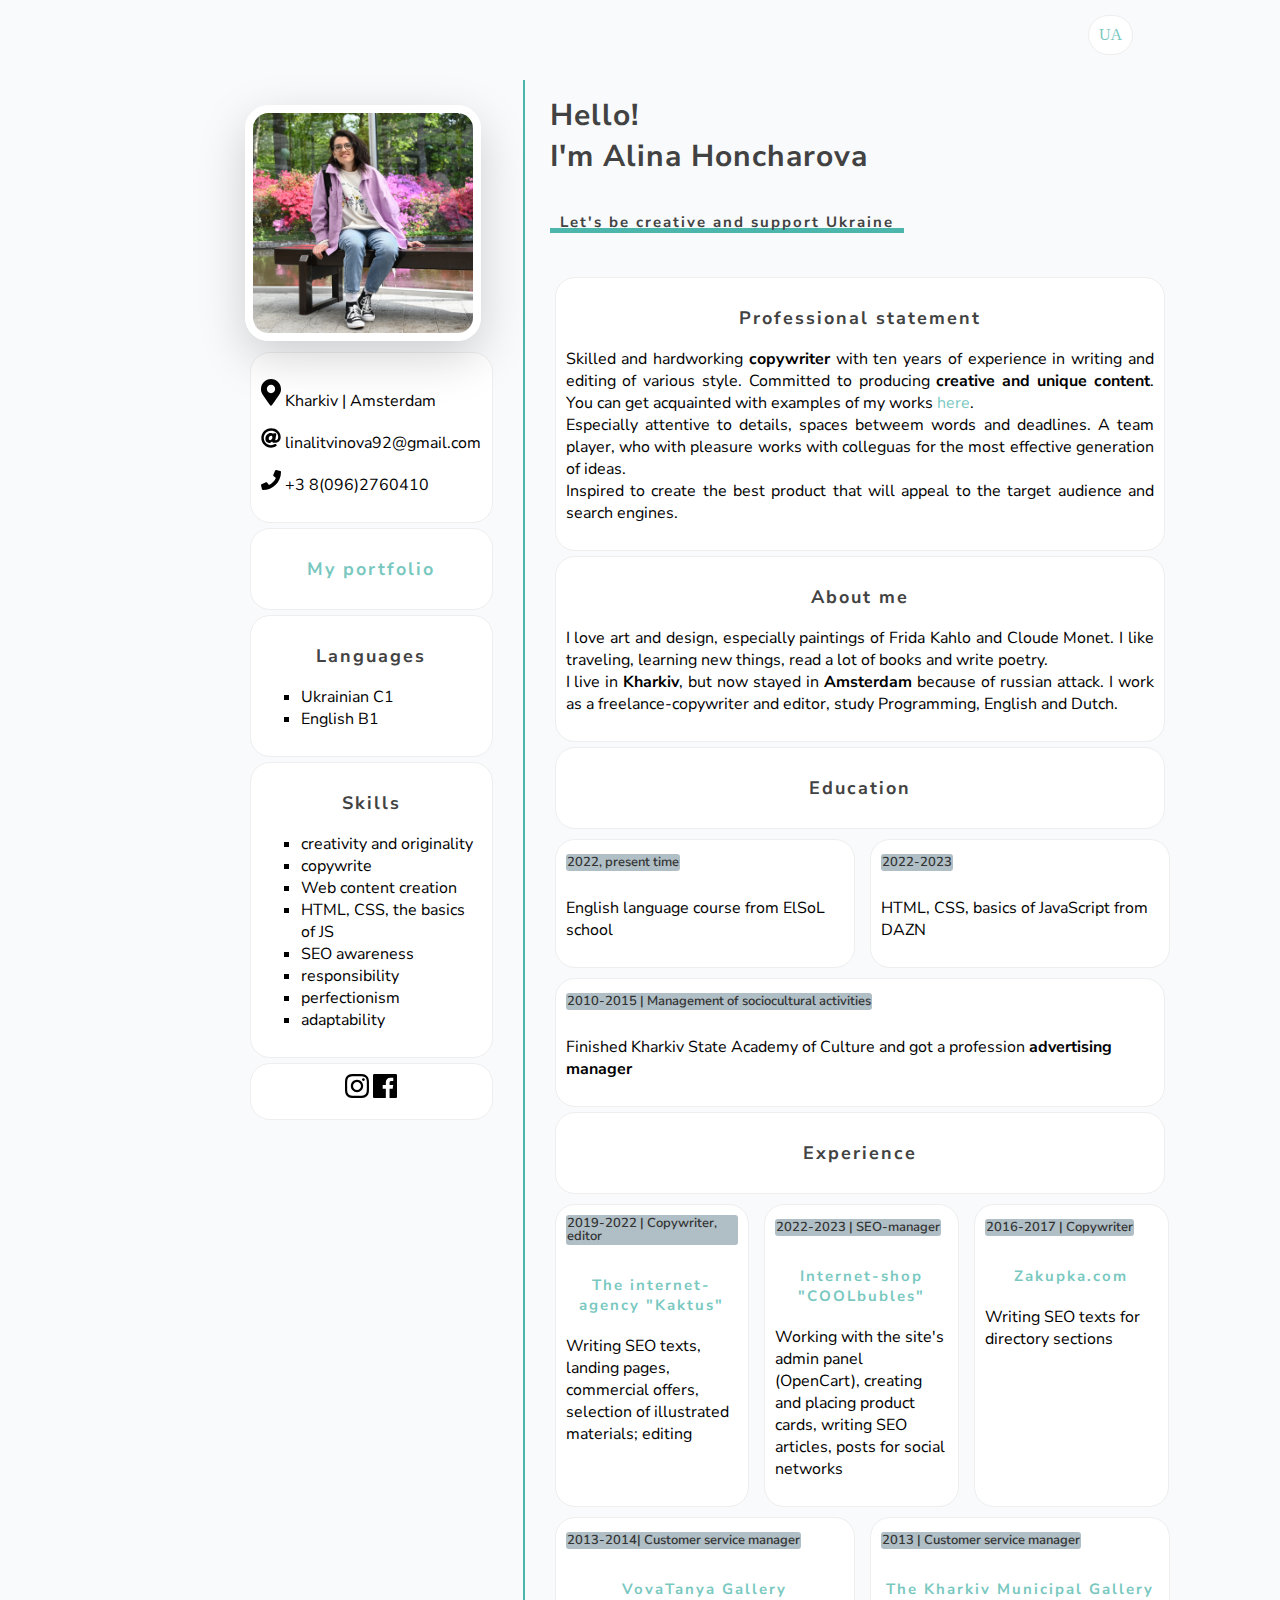
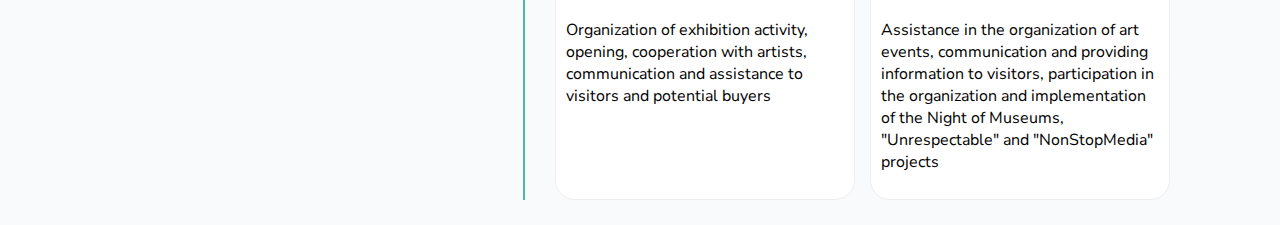
==== commit 0ab44101: "changed the name of a university" ====
--- a/index.html
+++ b/index.html
@@ -117,7 +117,7 @@
       </section>
       <div class="item">
         <p class="badge">2010-2015 | Management of sociocultural activities</p>
-        <p>Finished Kharkiv National Academy of Culture and got a profession <b>advertising manager</b>
+        <p>Finished Kharkiv State Academy of Culture and got a profession <b>advertising manager</b>
         </p>
       </div>
       <div class="item">
